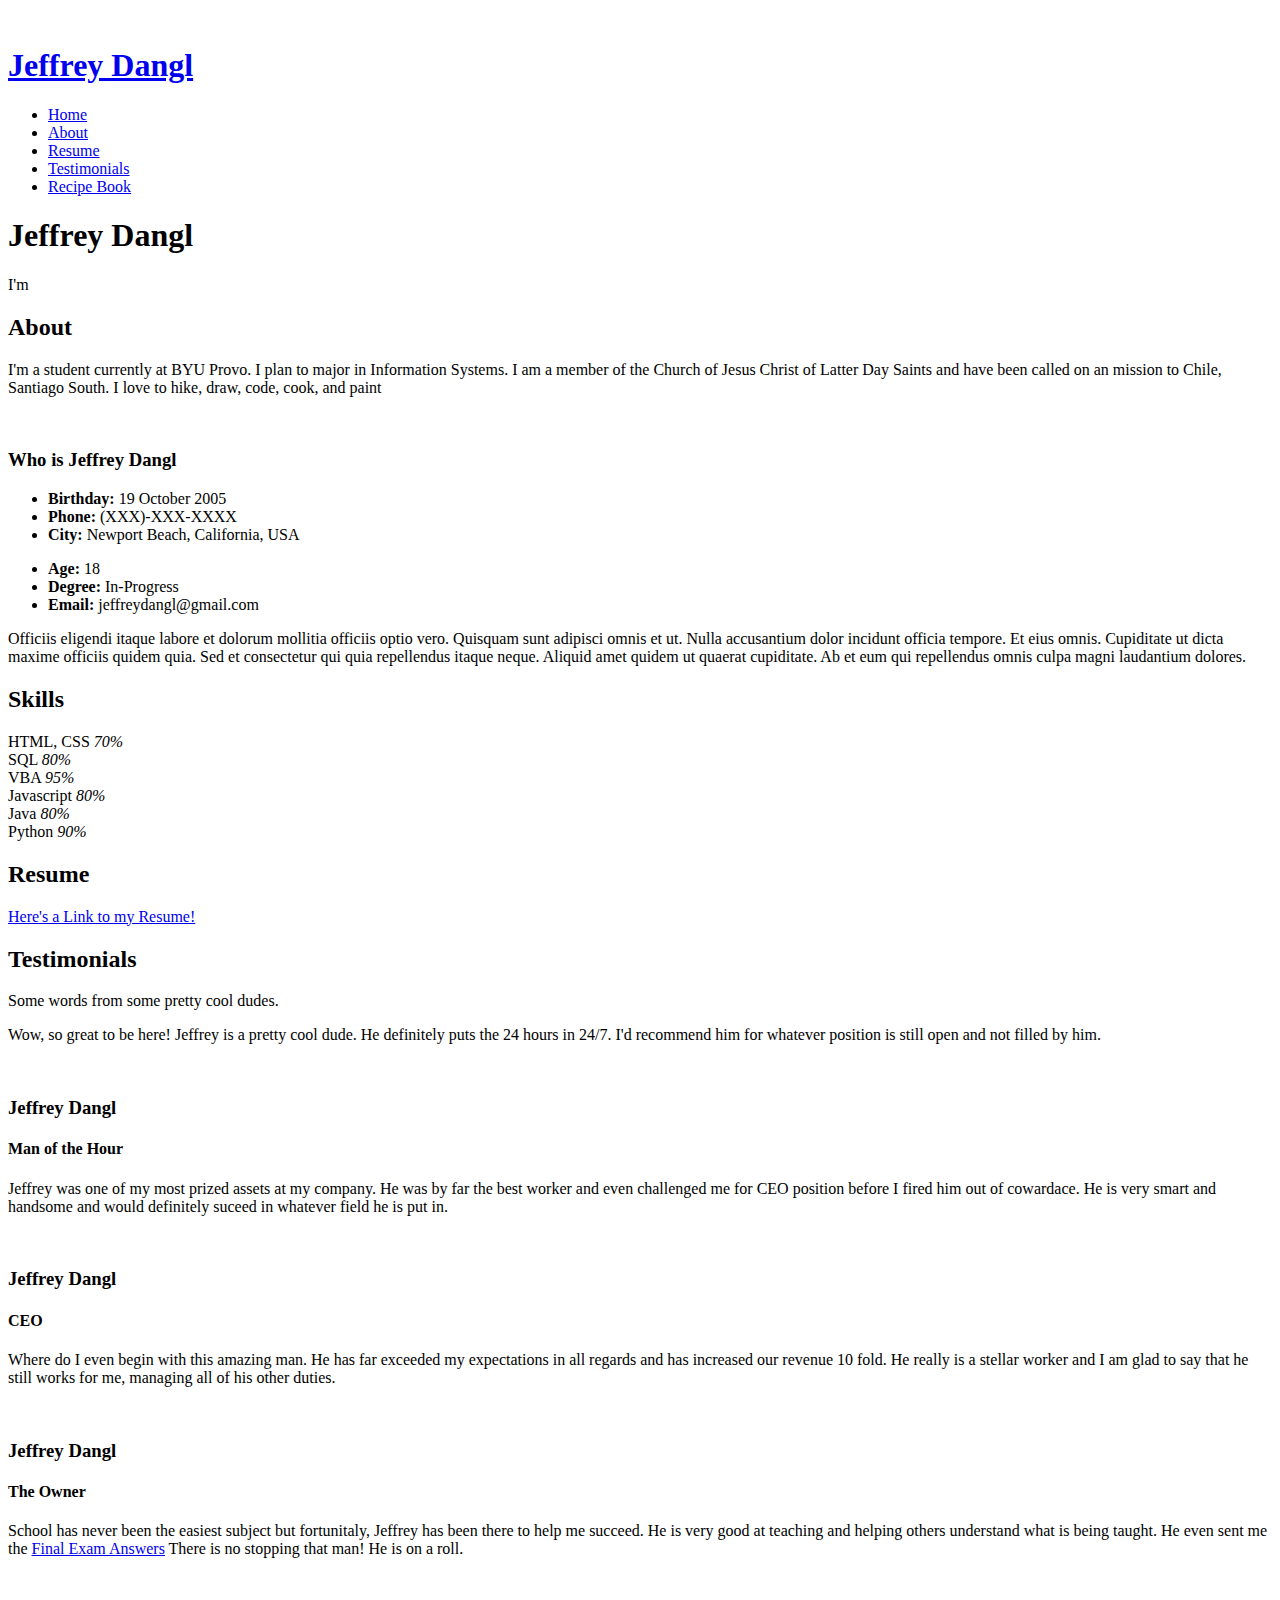
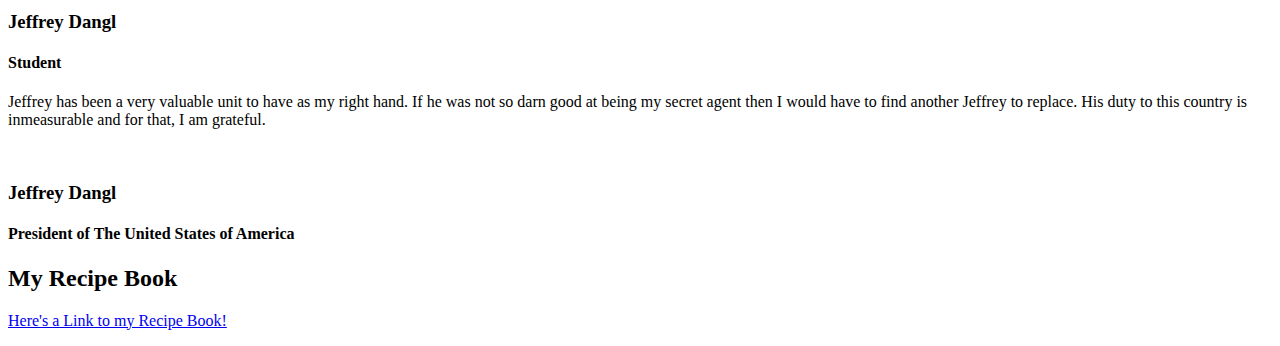
==== index.html @ a9cf3d99 "Add files via upload" ====
<!DOCTYPE html>
<html lang="en">

<head>
  <meta charset="utf-8">
  <meta content="width=device-width, initial-scale=1.0" name="viewport">

  <title>Dangl.net</title>
  <meta content="" name="description">
  <meta content="" name="keywords">

  <!-- Favicons -->
  <link href="assets/img/favicon.png" rel="icon">
  <link href="assets/img/apple-touch-icon.png" rel="apple-touch-icon">

  <!-- Google Fonts -->
  <link href="https://fonts.googleapis.com/css?family=Open+Sans:300,300i,400,400i,600,600i,700,700i|Raleway:300,300i,400,400i,500,500i,600,600i,700,700i|Poppins:300,300i,400,400i,500,500i,600,600i,700,700i" rel="stylesheet">

  <!-- Vendor CSS Files -->
  <link href="assets/vendor/aos/aos.css" rel="stylesheet">
  <link href="assets/vendor/bootstrap/css/bootstrap.min.css" rel="stylesheet">
  <link href="assets/vendor/bootstrap-icons/bootstrap-icons.css" rel="stylesheet">
  <link href="assets/vendor/boxicons/css/boxicons.min.css" rel="stylesheet">
  <link href="assets/vendor/glightbox/css/glightbox.min.css" rel="stylesheet">
  <link href="assets/vendor/swiper/swiper-bundle.min.css" rel="stylesheet">

  <!-- Template Main CSS File -->
  <link href="assets/css/style.css" rel="stylesheet">

  <!-- =======================================================
  * Template Name: iPortfolio
  * Template URL: https://bootstrapmade.com/iportfolio-bootstrap-portfolio-websites-template/
  * Updated: Mar 17 2024 with Bootstrap v5.3.3
  * Author: BootstrapMade.com
  * License: https://bootstrapmade.com/license/
  ======================================================== -->
</head>

<body>

  <!-- ======= Mobile nav toggle button ======= -->
  <i class="bi bi-list mobile-nav-toggle d-xl-none"></i>

  <!-- ======= Header ======= -->
  <header id="header">
    <div class="d-flex flex-column">

      <div class="profile">
        <img src="assets/img/profile-img.jpg" alt="" class="img-fluid rounded-circle">
        <h1 class="text-light"><a href="index.html">Jeffrey Dangl</a></h1>
        <div class="social-links mt-3 text-center">
          <a href="https://www.instagram.com/jrdangl?igsh=MTh5cHdnOHp5a3Bwaw%3D%3D&utm_source=qr" class="instagram" target="_blank"><i class="bx bxl-instagram"></i></a>
          <a href="https://www.linkedin.com/in/jeffrey-dangl-2533382b6/" class="linkedin" target="_blank"><i class="bx bxl-linkedin"></i></a>
        </div>
      </div>

      <nav id="navbar" class="nav-menu navbar">
        <ul>
          <li><a href="#hero" class="nav-link scrollto active"><i class="bx bx-home"></i> <span>Home</span></a></li>
          <li><a href="#about" class="nav-link scrollto"><i class="bx bx-user"></i> <span>About</span></a></li>
          <li><a href="#resume" class="nav-link scrollto"><i class="bx bx-file-blank"></i> <span>Resume</span></a></li>
          <li><a href="#testimonials" class="nav-link scrollto"><i class="bx bx-server"></i> <span>Testimonials</span></a></li>
          <li><a href="#cookBook" class="nav-link scrollto"><i class="bx bx-book-content"></i> <span>Recipe Book</span></a></li>

          <!-- <li><a href="#contact" class="nav-link scrollto"><i class="bx bx-envelope"></i> <span>Contact</span></a></li> -->
        </ul>
      </nav><!-- .nav-menu -->
    </div>
  </header><!-- End Header -->

  <!-- ======= Hero Section ======= -->
  <section id="hero" class="d-flex flex-column justify-content-center align-items-center">
    <div class="hero-container" data-aos="fade-in">
      <h1>Jeffrey Dangl</h1>
      <p>I'm <span class="typed" data-typed-items="Creative, Passionate, Ambitious, Confident, Dependable, Adaptable, Flexible, Energetic, Loyal, Personable"></span></p>
    </div>
  </section><!-- End Hero -->

  <main id="main">

    <!-- ======= About Section ======= -->
    <section id="about" class="about">
      <div class="container">

        <div class="section-title">
          <h2>About</h2>
          <p>I'm a student currently at BYU Provo. I plan to major in Information Systems. I am a member of the Church of Jesus Christ of Latter Day Saints and have been called on an mission to Chile, Santiago South. I love to hike, draw, code, cook, and paint</p>
        </div>

        <div class="row">
          <div class="col-lg-4" data-aos="fade-right">
            <img src="assets/img/profile-img.jpg" class="img-fluid" alt="">
          </div>
          <div class="col-lg-8 pt-4 pt-lg-0 content" data-aos="fade-left">
            <h3>Who is Jeffrey Dangl</h3>
            <!-- <p class="fst-italic">
              Lorem ipsum dolor sit amet, consectetur adipiscing elit, sed do eiusmod tempor incididunt ut labore et dolore
              magna aliqua.
            </p> -->
            <div class="row">
              <div class="col-lg-6">
                <ul>
                  <li><i class="bi bi-chevron-right"></i> <strong>Birthday:</strong> <span>19 October 2005</span></li>
                  <li><i class="bi bi-chevron-right"></i> <strong>Phone:</strong> <span>(XXX)-XXX-XXXX</span></li>
                  <li><i class="bi bi-chevron-right"></i> <strong>City:</strong> <span>Newport Beach, California, USA</span></li>
                </ul>
              </div>
              <div class="col-lg-6">
                <ul>
                  <li><i class="bi bi-chevron-right"></i> <strong>Age:</strong> <span>18</span></li>
                  <li><i class="bi bi-chevron-right"></i> <strong>Degree:</strong> <span>In-Progress</span></li>
                  <li><i class="bi bi-chevron-right"></i> <strong>Email:</strong> <span>jeffreydangl@gmail.com</span></li>
                </ul>
              </div>
            </div>
            <p>
              Officiis eligendi itaque labore et dolorum mollitia officiis optio vero. Quisquam sunt adipisci omnis et ut. Nulla accusantium dolor incidunt officia tempore. Et eius omnis.
              Cupiditate ut dicta maxime officiis quidem quia. Sed et consectetur qui quia repellendus itaque neque. Aliquid amet quidem ut quaerat cupiditate. Ab et eum qui repellendus omnis culpa magni laudantium dolores.
            </p>
          </div>
        </div>

      </div>
    </section><!-- End About Section -->

    <!-- ======= Facts Section ======= -->
    <!-- <section id="facts" class="facts">
      <div class="container">

        <div class="section-title">
          <h2>Facts</h2>
          <p>Magnam dolores commodi suscipit. Necessitatibus eius consequatur ex aliquid fuga eum quidem. Sit sint consectetur velit. Quisquam quos quisquam cupiditate. Et nemo qui impedit suscipit alias ea. Quia fugiat sit in iste officiis commodi quidem hic quas.</p>
        </div>

        <div class="row no-gutters">

          <div class="col-lg-3 col-md-6 d-md-flex align-items-md-stretch" data-aos="fade-up">
            <div class="count-box">
              <i class="bi bi-emoji-smile"></i>
              <span data-purecounter-start="0" data-purecounter-end="232" data-purecounter-duration="1" class="purecounter"></span>
              <p><strong>Happy Clients</strong> consequuntur quae</p>
            </div>
          </div>

          <div class="col-lg-3 col-md-6 d-md-flex align-items-md-stretch" data-aos="fade-up" data-aos-delay="100">
            <div class="count-box">
              <i class="bi bi-journal-richtext"></i>
              <span data-purecounter-start="0" data-purecounter-end="521" data-purecounter-duration="1" class="purecounter"></span>
              <p><strong>Projects</strong> adipisci atque cum quia aut</p>
            </div>
          </div>

          <div class="col-lg-3 col-md-6 d-md-flex align-items-md-stretch" data-aos="fade-up" data-aos-delay="200">
            <div class="count-box">
              <i class="bi bi-headset"></i>
              <span data-purecounter-start="0" data-purecounter-end="1453" data-purecounter-duration="1" class="purecounter"></span>
              <p><strong>Hours Of Support</strong> aut commodi quaerat</p>
            </div>
          </div>

          <div class="col-lg-3 col-md-6 d-md-flex align-items-md-stretch" data-aos="fade-up" data-aos-delay="300">
            <div class="count-box">
              <i class="bi bi-people"></i>
              <span data-purecounter-start="0" data-purecounter-end="32" data-purecounter-duration="1" class="purecounter"></span>
              <p><strong>Hard Workers</strong> rerum asperiores dolor</p>
            </div>
          </div>

        </div>

      </div>
    </section>End Facts Section -->

    <!-- ======= Skills Section ======= -->
    <section id="skills" class="skills section-bg">
      <div class="container">

        <div class="section-title">
          <h2>Skills</h2>
          <!-- <p></p> -->
        </div>

        <div class="row skills-content">

          <div class="col-lg-6" data-aos="fade-up">

            <div class="progress">
              <span class="skill">HTML, CSS <i class="val">70%</i></span>
              <div class="progress-bar-wrap">
                <div class="progress-bar" role="progressbar" aria-valuenow="70" aria-valuemin="0" aria-valuemax="100"></div>
              </div>
            </div>

            <div class="progress">
              <span class="skill">SQL <i class="val">80%</i></span>
              <div class="progress-bar-wrap">
                <div class="progress-bar" role="progressbar" aria-valuenow="80" aria-valuemin="0" aria-valuemax="100"></div>
              </div>
            </div>

            <div class="progress">
              <span class="skill">VBA <i class="val">95%</i></span>
              <div class="progress-bar-wrap">
                <div class="progress-bar" role="progressbar" aria-valuenow="95" aria-valuemin="0" aria-valuemax="100"></div>
              </div>
            </div>

          </div>

          <div class="col-lg-6" data-aos="fade-up" data-aos-delay="100">

            <div class="progress">
              <span class="skill">Javascript <i class="val">80%</i></span>
              <div class="progress-bar-wrap">
                <div class="progress-bar" role="progressbar" aria-valuenow="80" aria-valuemin="0" aria-valuemax="100"></div>
              </div>
            </div>

            <div class="progress">
              <span class="skill">Java <i class="val">80%</i></span>
              <div class="progress-bar-wrap">
                <div class="progress-bar" role="progressbar" aria-valuenow="80" aria-valuemin="0" aria-valuemax="100"></div>
              </div>
            </div>

            <div class="progress">
              <span class="skill">Python <i class="val">90%</i></span>
              <div class="progress-bar-wrap">
                <div class="progress-bar" role="progressbar" aria-valuenow="90" aria-valuemin="0" aria-valuemax="100"></div>
              </div>
            </div>

          </div>

        </div>

      </div>
    </section><!-- End Skills Section -->

    <!-- ======= Resume Section ======= -->
    <section id="resume" class="resume">
      <div class="container">

        <div class="section-title">
          <h2>Resume</h2>
          <p><a href="webProj/html/resume.html" alt="Resume Link">Here's a Link to my Resume!</a></p>
        </div>
<!--         
        <div class="row">
          <div class="col-lg-6" data-aos="fade-up">
            <h3 class="resume-title">Sumary</h3>
            <div class="resume-item pb-0">
              <h4>Alex Smith</h4>
              <p><em>Innovative and deadline-driven Graphic Designer with 3+ years of experience designing and developing user-centered digital/print marketing material from initial concept to final, polished deliverable.</em></p>
              <ul>
                <li>Portland par 127,Orlando, FL</li>
                <li>(123) 456-7891</li>
                <li>alice.barkley@example.com</li>
              </ul>
            </div>

            <h3 class="resume-title">Education</h3>
            <div class="resume-item">
              <h4>Master of Fine Arts &amp; Graphic Design</h4>
              <h5>2015 - 2016</h5>
              <p><em>Rochester Institute of Technology, Rochester, NY</em></p>
              <p>Qui deserunt veniam. Et sed aliquam labore tempore sed quisquam iusto autem sit. Ea vero voluptatum qui ut dignissimos deleniti nerada porti sand markend</p>
            </div>
            <div class="resume-item">
              <h4>Bachelor of Fine Arts &amp; Graphic Design</h4>
              <h5>2010 - 2014</h5>
              <p><em>Rochester Institute of Technology, Rochester, NY</em></p>
              <p>Quia nobis sequi est occaecati aut. Repudiandae et iusto quae reiciendis et quis Eius vel ratione eius unde vitae rerum voluptates asperiores voluptatem Earum molestiae consequatur neque etlon sader mart dila</p>
            </div>
          </div>
          <div class="col-lg-6" data-aos="fade-up" data-aos-delay="100">
            <h3 class="resume-title">Professional Experience</h3>
            <div class="resume-item">
              <h4>Senior graphic design specialist</h4>
              <h5>2019 - Present</h5>
              <p><em>Experion, New York, NY </em></p>
              <ul>
                <li>Lead in the design, development, and implementation of the graphic, layout, and production communication materials</li>
                <li>Delegate tasks to the 7 members of the design team and provide counsel on all aspects of the project. </li>
                <li>Supervise the assessment of all graphic materials in order to ensure quality and accuracy of the design</li>
                <li>Oversee the efficient use of production project budgets ranging from $2,000 - $25,000</li>
              </ul>
            </div>
            <div class="resume-item">
              <h4>Graphic design specialist</h4>
              <h5>2017 - 2018</h5>
              <p><em>Stepping Stone Advertising, New York, NY</em></p>
              <ul>
                <li>Developed numerous marketing programs (logos, brochures,infographics, presentations, and advertisements).</li>
                <li>Managed up to 5 projects or tasks at a given time while under pressure</li>
                <li>Recommended and consulted with clients on the most appropriate graphic design</li>
                <li>Created 4+ design presentations and proposals a month for clients and account managers</li>
              </ul> 
            </div>
          </div>
        </div> -->

      </div>
    </section-->
    

    <!-- ======= Portfolio Section ======= -->
    <!-- <section id="portfolio" class="portfolio section-bg">
      <div class="container">

        <div class="section-title">
          <h2>Hobbies</h2>
          <p>Some of my hobbies include hiking, culinary, and working out.</p>
        </div> -->

        <!-- <div class="row" data-aos="fade-up">
          <div class="col-lg-12 d-flex justify-content-center">
            <ul id="portfolio-flters">
              <li data-filter="*" class="filter-active">All</li>
              <li data-filter=".filter-app">App</li>
              <li data-filter=".filter-card">Card</li>
              <li data-filter=".filter-web">Web</li>
            </ul>
          </div>
        </div> -->

        <!-- <div class="row portfolio-container" data-aos="fade-up" data-aos-delay="100">

          <div class="col-lg-4 col-md-6 portfolio-item filter-app">
            <div class="portfolio-wrap">
              <img src="assets/img/portfolio/portfolio-1.jpg" class="img-fluid" alt="">
              <div class="portfolio-links">
                <a href="assets/img/portfolio/portfolio-1.jpg" data-gallery="portfolioGallery" class="portfolio-lightbox" title="App 1"><i class="bx bx-plus"></i></a>
                <a href="hiking.html" title="More Details"><i class="bx bx-link"></i></a>
              </div>
            </div>
          </div>

          <div class="col-lg-4 col-md-6 portfolio-item filter-web">
            <div class="portfolio-wrap">
              <img src="assets/img/portfolio/portfolio-2.jpg" class="img-fluid" alt="">
              <div class="portfolio-links">
                <a href="assets/img/portfolio/portfolio-2.jpg" data-gallery="portfolioGallery" class="portfolio-lightbox" title="Web 3"><i class="bx bx-plus"></i></a>
                <a href="culinary.html" title="More Details"><i class="bx bx-link"></i></a>
              </div>
            </div>
          </div>

          <div class="col-lg-4 col-md-6 portfolio-item filter-app">
            <div class="portfolio-wrap">
              <img src="assets/img/portfolio/portfolio-3.jpg" class="img-fluid" alt="">
              <div class="portfolio-links">
                <a href="assets/img/portfolio/portfolio-3.jpg" data-gallery="portfolioGallery" class="portfolio-lightbox" title="App 2"><i class="bx bx-plus"></i></a>
                <a href="portfolio-details.html" title="More Details"><i class="bx bx-link"></i></a>
              </div>
            </div>
          </div> -->

          <!-- <div class="col-lg-4 col-md-6 portfolio-item filter-card">
            <div class="portfolio-wrap">
              <img src="assets/img/portfolio/portfolio-4.jpg" class="img-fluid" alt="">
              <div class="portfolio-links">
                <a href="assets/img/portfolio/portfolio-4.jpg" data-gallery="portfolioGallery" class="portfolio-lightbox" title="Card 2"><i class="bx bx-plus"></i></a>
                <a href="portfolio-details.html" title="More Details"><i class="bx bx-link"></i></a>
              </div>
            </div>
          </div>

          <div class="col-lg-4 col-md-6 portfolio-item filter-web">
            <div class="portfolio-wrap">
              <img src="assets/img/portfolio/portfolio-5.jpg" class="img-fluid" alt="">
              <div class="portfolio-links">
                <a href="assets/img/portfolio/portfolio-5.jpg" data-gallery="portfolioGallery" class="portfolio-lightbox" title="Web 2"><i class="bx bx-plus"></i></a>
                <a href="portfolio-details.html" title="More Details"><i class="bx bx-link"></i></a>
              </div>
            </div>
          </div>

          <div class="col-lg-4 col-md-6 portfolio-item filter-app">
            <div class="portfolio-wrap">
              <img src="assets/img/portfolio/portfolio-6.jpg" class="img-fluid" alt="">
              <div class="portfolio-links">
                <a href="assets/img/portfolio/portfolio-6.jpg" data-gallery="portfolioGallery" class="portfolio-lightbox" title="App 3"><i class="bx bx-plus"></i></a>
                <a href="portfolio-details.html" title="More Details"><i class="bx bx-link"></i></a>
              </div>
            </div>
          </div>

          <div class="col-lg-4 col-md-6 portfolio-item filter-card">
            <div class="portfolio-wrap">
              <img src="assets/img/portfolio/portfolio-7.jpg" class="img-fluid" alt="">
              <div class="portfolio-links">
                <a href="assets/img/portfolio/portfolio-7.jpg" data-gallery="portfolioGallery" class="portfolio-lightbox" title="Card 1"><i class="bx bx-plus"></i></a>
                <a href="portfolio-details.html" title="More Details"><i class="bx bx-link"></i></a>
              </div>
            </div>
          </div>

          <div class="col-lg-4 col-md-6 portfolio-item filter-card">
            <div class="portfolio-wrap">
              <img src="assets/img/portfolio/portfolio-8.jpg" class="img-fluid" alt="">
              <div class="portfolio-links">
                <a href="assets/img/portfolio/portfolio-8.jpg" data-gallery="portfolioGallery" class="portfolio-lightbox" title="Card 3"><i class="bx bx-plus"></i></a>
                <a href="portfolio-details.html" title="More Details"><i class="bx bx-link"></i></a>
              </div>
            </div>
          </div>

          <div class="col-lg-4 col-md-6 portfolio-item filter-web">
            <div class="portfolio-wrap">
              <img src="assets/img/portfolio/portfolio-9.jpg" class="img-fluid" alt="">
              <div class="portfolio-links">
                <a href="assets/img/portfolio/portfolio-9.jpg" data-gallery="portfolioGallery" class="portfolio-lightbox" title="Web 3"><i class="bx bx-plus"></i></a>
                <a href="portfolio-details.html" title="More Details"><i class="bx bx-link"></i></a>
              </div>
            </div>
          </div> -->
<!-- 
        </div>

      </div> 
    </section>End Portfolio Section -->

    <!-- ======= Services Section ======= -->
    <!-- <section id="services" class="services">
      <div class="container">

        <div class="section-title">
          <h2>Services</h2>
          <p>Magnam dolores commodi suscipit. Necessitatibus eius consequatur ex aliquid fuga eum quidem. Sit sint consectetur velit. Quisquam quos quisquam cupiditate. Et nemo qui impedit suscipit alias ea. Quia fugiat sit in iste officiis commodi quidem hic quas.</p>
        </div>

        <div class="row">
          <div class="col-lg-4 col-md-6 icon-box" data-aos="fade-up">
            <div class="icon"><i class="bi bi-briefcase"></i></div>
            <h4 class="title"><a href="">Lorem Ipsum</a></h4>
            <p class="description">Voluptatum deleniti atque corrupti quos dolores et quas molestias excepturi sint occaecati cupiditate non provident</p>
          </div>
          <div class="col-lg-4 col-md-6 icon-box" data-aos="fade-up" data-aos-delay="100">
            <div class="icon"><i class="bi bi-card-checklist"></i></div>
            <h4 class="title"><a href="">Dolor Sitema</a></h4>
            <p class="description">Minim veniam, quis nostrud exercitation ullamco laboris nisi ut aliquip ex ea commodo consequat tarad limino ata</p>
          </div>
          <div class="col-lg-4 col-md-6 icon-box" data-aos="fade-up" data-aos-delay="200">
            <div class="icon"><i class="bi bi-bar-chart"></i></div>
            <h4 class="title"><a href="">Sed ut perspiciatis</a></h4>
            <p class="description">Duis aute irure dolor in reprehenderit in voluptate velit esse cillum dolore eu fugiat nulla pariatur</p>
          </div>
          <div class="col-lg-4 col-md-6 icon-box" data-aos="fade-up" data-aos-delay="300">
            <div class="icon"><i class="bi bi-binoculars"></i></div>
            <h4 class="title"><a href="">Magni Dolores</a></h4>
            <p class="description">Excepteur sint occaecat cupidatat non proident, sunt in culpa qui officia deserunt mollit anim id est laborum</p>
          </div>
          <div class="col-lg-4 col-md-6 icon-box" data-aos="fade-up" data-aos-delay="400">
            <div class="icon"><i class="bi bi-brightness-high"></i></div>
            <h4 class="title"><a href="">Nemo Enim</a></h4>
            <p class="description">At vero eos et accusamus et iusto odio dignissimos ducimus qui blanditiis praesentium voluptatum deleniti atque</p>
          </div>
          <div class="col-lg-4 col-md-6 icon-box" data-aos="fade-up" data-aos-delay="500">
            <div class="icon"><i class="bi bi-calendar4-week"></i></div>
            <h4 class="title"><a href="">Eiusmod Tempor</a></h4>
            <p class="description">Et harum quidem rerum facilis est et expedita distinctio. Nam libero tempore, cum soluta nobis est eligendi</p>
          </div>
        </div>

      </div> -->
    <!--</section> End Services Section -->

    <!-- ======= Testimonials Section ======= -->
    <section id="testimonials" class="testimonials section-bg">
      <div class="container">

        <div class="section-title">
          <h2>Testimonials</h2>
          <p>Some words from some pretty cool dudes.</p>
        </div>

        <div class="testimonials-slider swiper" data-aos="fade-up" data-aos-delay="100">
          <div class="swiper-wrapper">

            <div class="swiper-slide">
              <div class="testimonial-item" data-aos="fade-up">
                <p>
                  <i class="bx bxs-quote-alt-left quote-icon-left"></i>
                  Wow, so great to be here! Jeffrey is a pretty cool dude. He definitely puts the 24 hours in 24/7. I'd recommend him for whatever position is still open and not filled by him.
                  <i class="bx bxs-quote-alt-right quote-icon-right"></i>
                </p>
                <img src="assets/img/testimonials/testimonials-1.jpg" class="testimonial-img" alt="">
                <h3>Jeffrey Dangl</h3>
                <h4>Man of the Hour</h4>
              </div>
            </div><!-- End testimonial item -->

            <div class="swiper-slide">
              <div class="testimonial-item" data-aos="fade-up" data-aos-delay="100">
                <p>
                  <i class="bx bxs-quote-alt-left quote-icon-left"></i>
                  Jeffrey was one of my most prized assets at my company. He was by far the best worker and even challenged me for CEO position before I fired him out of cowardace. He is very smart and handsome and would definitely suceed in whatever field he is put in.
                  <i class="bx bxs-quote-alt-right quote-icon-right"></i>
                </p>
                <img src="assets/img/testimonials/testimonials-2.jpeg" class="testimonial-img" alt="">
                <h3>Jeffrey Dangl</h3>
                <h4>CEO</h4>
              </div>
            </div><!-- End testimonial item -->

            <div class="swiper-slide">
              <div class="testimonial-item" data-aos="fade-up" data-aos-delay="200">
                <p>
                  <i class="bx bxs-quote-alt-left quote-icon-left"></i>
                  Where do I even begin with this amazing man. He has far exceeded my expectations in all regards and has increased our revenue 10 fold. He really is a stellar worker and I am glad to say that he still works for me, managing all of his other duties.
                  <i class="bx bxs-quote-alt-right quote-icon-right"></i>
                </p>
                <img src="assets/img/testimonials/testimonials-3.jpeg" class="testimonial-img" alt="">
                <h3>Jeffrey Dangl</h3>
                <h4>The Owner</h4>
              </div>
            </div><!-- End testimonial item -->

            <div class="swiper-slide">
              <div class="testimonial-item" data-aos="fade-up" data-aos-delay="300">
                <p>
                  <i class="bx bxs-quote-alt-left quote-icon-left"></i>
                  School has never been the easiest subject but fortunitaly, Jeffrey has been there to help me succeed. He is very good at teaching and helping others understand what is being taught. He even sent me the <a href="webProj/html/final.html">Final Exam Answers</a> There is no stopping that man! He is on a roll.
                  <i class="bx bxs-quote-alt-right quote-icon-right"></i>
                </p>
                <img src="assets/img/testimonials/testimonials-4.jpeg" class="testimonial-img" alt="">
                <h3>Jeffrey Dangl</h3>
                <h4>Student</h4>
              </div>
            </div><!-- End testimonial item -->

            <div class="swiper-slide">
              <div class="testimonial-item" data-aos="fade-up" data-aos-delay="400">
                <p>
                  <i class="bx bxs-quote-alt-left quote-icon-left"></i>
                  Jeffrey has been a very valuable unit to have as my right hand. If he was not so darn good at being my secret agent then I would have to find another Jeffrey to replace. His duty to this country is inmeasurable and for that, I am grateful.
                  <i class="bx bxs-quote-alt-right quote-icon-right"></i>
                </p>
                <img src="assets/img/testimonials/testimonials-5.jpeg" class="testimonial-img" alt="">
                <h3>Jeffrey Dangl</h3>
                <h4>President of The United States of America</h4>
              </div>
            </div><!-- End testimonial item -->

          </div>
          <div class="swiper-pagination"></div>
        </div>

      </div>
    </section><!-- End Testimonials Section -->
    
    <!-- ======= Recipe Book Section ======= -->
    <section id="cookBook" class="resume">
      <div class="container">

        <div class="section-title">
          <h2>My Recipe Book</h2>
          <p><a href="webProj/html/cookbook.html" alt="Cookbook Link">Here's a Link to my Recipe Book!</a></p>
        </div>

      </div>
    </section-->

<!-- End Recipe Book Section -->
    <!-- ======= Contact Section ======= -->
    <!-- <section id="contact" class="contact">
      <div class="container">

        <div class="section-title">
          <h2>Contact</h2>
          <p>Magnam dolores commodi suscipit. Necessitatibus eius consequatur ex aliquid fuga eum quidem. Sit sint consectetur velit. Quisquam quos quisquam cupiditate. Et nemo qui impedit suscipit alias ea. Quia fugiat sit in iste officiis commodi quidem hic quas.</p>
        </div>

        <div class="row" data-aos="fade-in">

          <div class="col-lg-5 d-flex align-items-stretch">
            <div class="info">
              <div class="address">
                <i class="bi bi-geo-alt"></i>
                <h4>Location:</h4>
                <p>A108 Adam Street, New York, NY 535022</p>
              </div>

              <div class="email">
                <i class="bi bi-envelope"></i>
                <h4>Email:</h4>
                <p>jeffreydangl@gmail.com</p>
              </div>

              <div class="phone">
                <i class="bi bi-phone"></i>
                <h4>Call:</h4>
                <p>+1 5589 55488 55s</p>
              </div>

              <iframe src="https://www.google.com/maps/embed?pb=!1m14!1m8!1m3!1d12097.433213460943!2d-74.0062269!3d40.7101282!3m2!1i1024!2i768!4f13.1!3m3!1m2!1s0x0%3A0xb89d1fe6bc499443!2sDowntown+Conference+Center!5e0!3m2!1smk!2sbg!4v1539943755621" frameborder="0" style="border:0; width: 100%; height: 290px;" allowfullscreen></iframe>
            </div>

          </div>

          <div class="col-lg-7 mt-5 mt-lg-0 d-flex align-items-stretch">
            <form action="forms/contact.php" method="post" role="form" class="php-email-form">
              <div class="row">
                <div class="form-group col-md-6">
                  <label for="name">Your Name</label>
                  <input type="text" name="name" class="form-control" id="name" required>
                </div>
                <div class="form-group col-md-6">
                  <label for="name">Your Email</label>
                  <input type="email" class="form-control" name="email" id="email" required>
                </div>
              </div>
              <div class="form-group">
                <label for="name">Subject</label>
                <input type="text" class="form-control" name="subject" id="subject" required>
              </div>
              <div class="form-group">
                <label for="name">Message</label>
                <textarea class="form-control" name="message" rows="10" required></textarea>
              </div>
              <div class="my-3">
                <div class="loading">Loading</div>
                <div class="error-message"></div>
                <div class="sent-message">Your message has been sent. Thank you!</div>
              </div>
              <div class="text-center"><button type="submit">Send Message</button></div>
            </form>
          </div>

        </div>

      </div>
    </section>End Contact Section -->

  </main><!-- End #main -->

  <!-- ======= Footer ======= -->
  <footer id="footer">
    <div class="container">
      <!-- <div class="copyright">
        &copy; Copyright <strong><span>iPortfolio</span></strong>
      </div> -->
      <div class="credits">
        <!-- All the links in the footer should remain intact. -->
        <!-- You can delete the links only if you purchased the pro version. -->
        <!-- Licensing information: https://bootstrapmade.com/license/ -->
        <!-- Purchase the pro version with working PHP/AJAX contact form: https://bootstrapmade.com/iportfolio-bootstrap-portfolio-websites-template/ -->
        <!-- Designed by <a href="https://bootstrapmade.com/">BootstrapMade</a> -->
      </div>
    </div>
  </footer><!-- End  Footer -->

  <a href="#" class="back-to-top d-flex align-items-center justify-content-center"><i class="bi bi-arrow-up-short"></i></a>

  <!-- Vendor JS Files -->
  <script src="assets/vendor/purecounter/purecounter_vanilla.js"></script>
  <script src="assets/vendor/aos/aos.js"></script>
  <script src="assets/vendor/bootstrap/js/bootstrap.bundle.min.js"></script>
  <script src="assets/vendor/glightbox/js/glightbox.min.js"></script>
  <script src="assets/vendor/isotope-layout/isotope.pkgd.min.js"></script>
  <script src="assets/vendor/swiper/swiper-bundle.min.js"></script>
  <script src="assets/vendor/typed.js/typed.umd.js"></script>
  <script src="assets/vendor/waypoints/noframework.waypoints.js"></script>
  <script src="assets/vendor/php-email-form/validate.js"></script>

  <!-- Template Main JS File -->
  <script src="assets/js/main.js"></script>

</body>

</html>
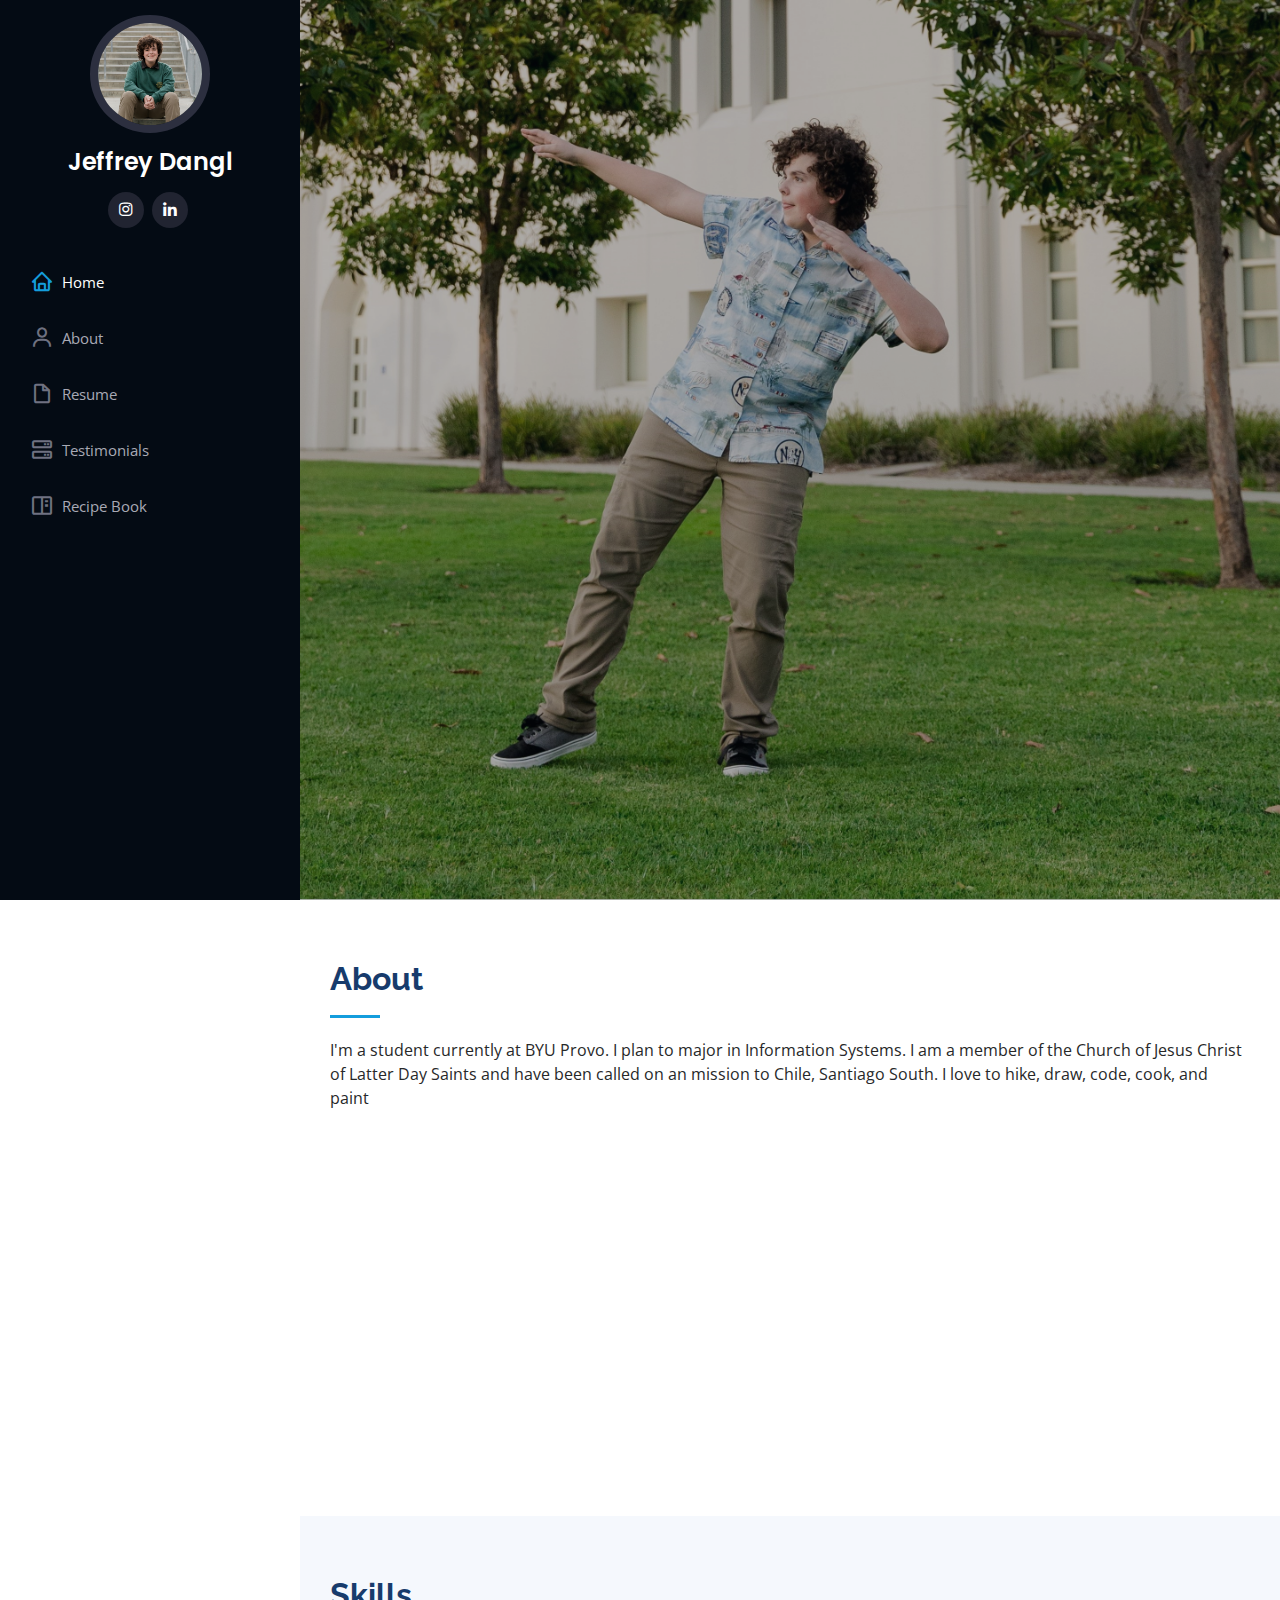
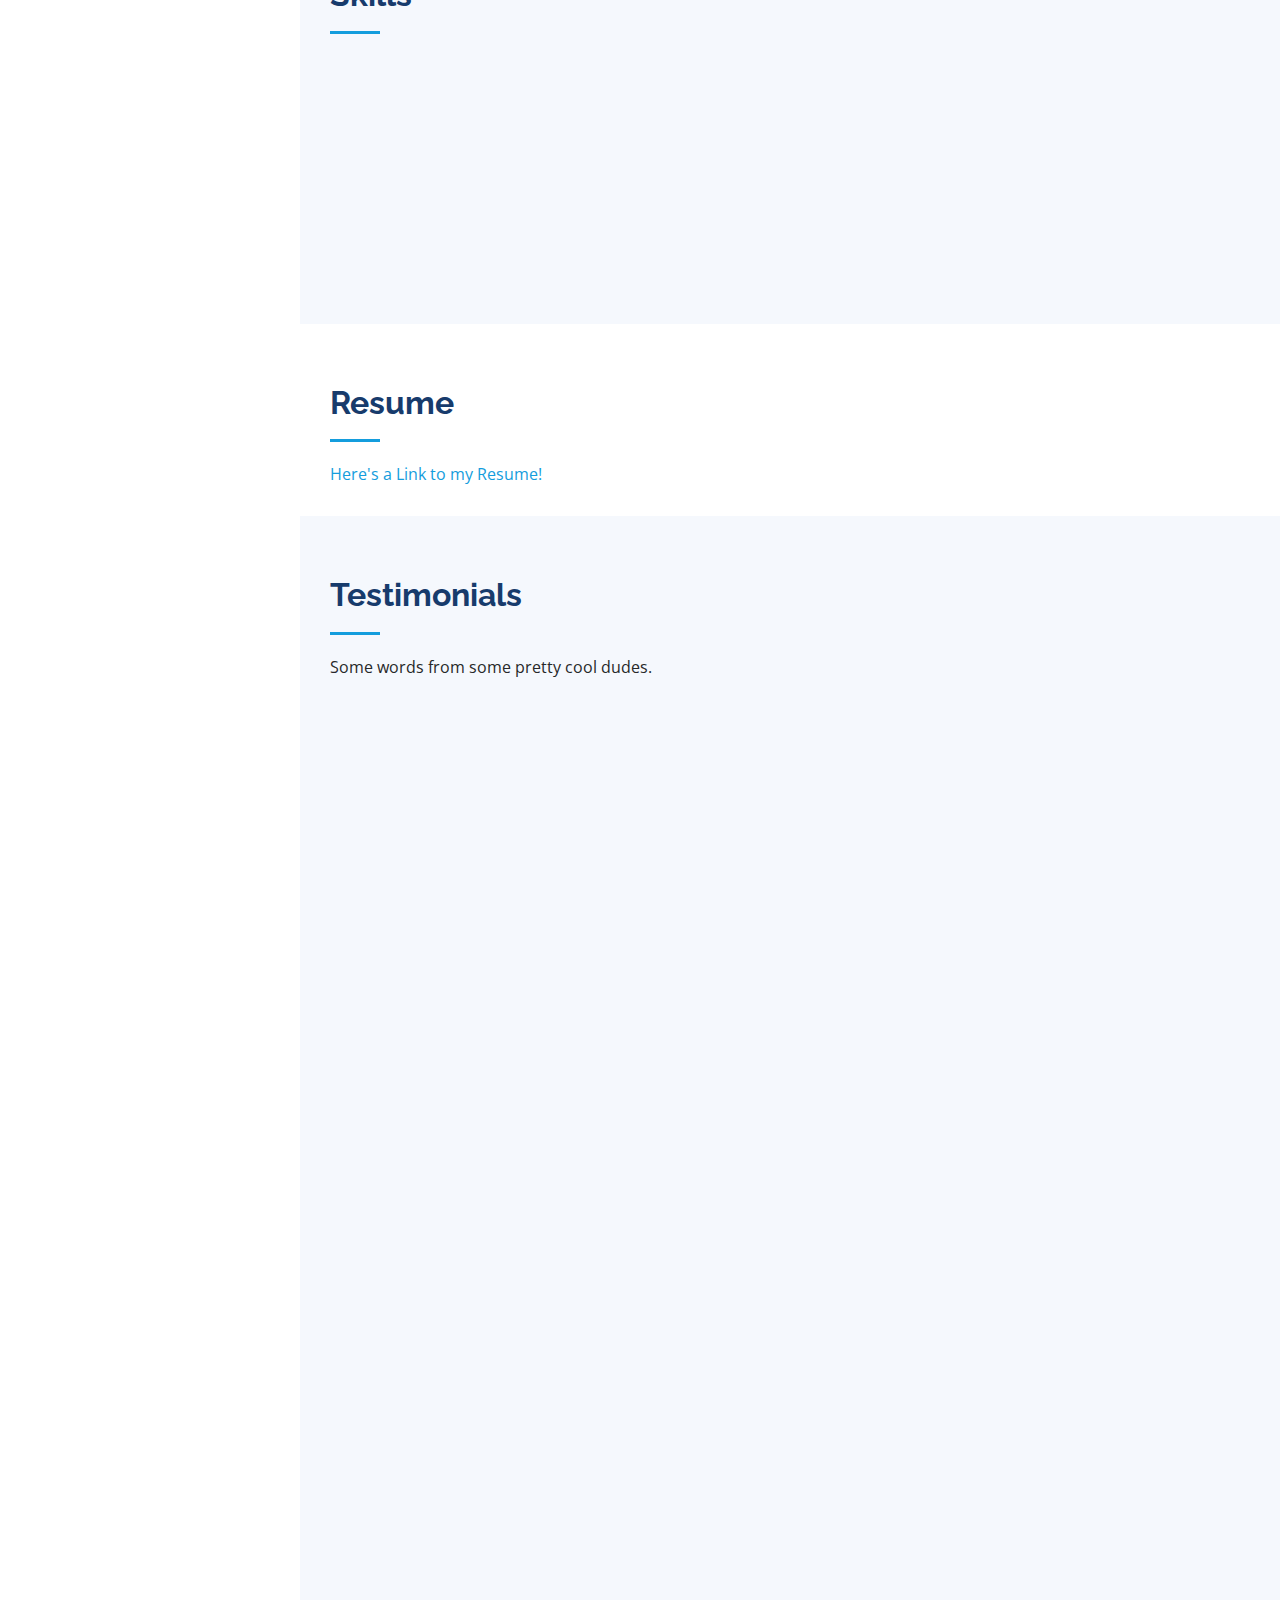
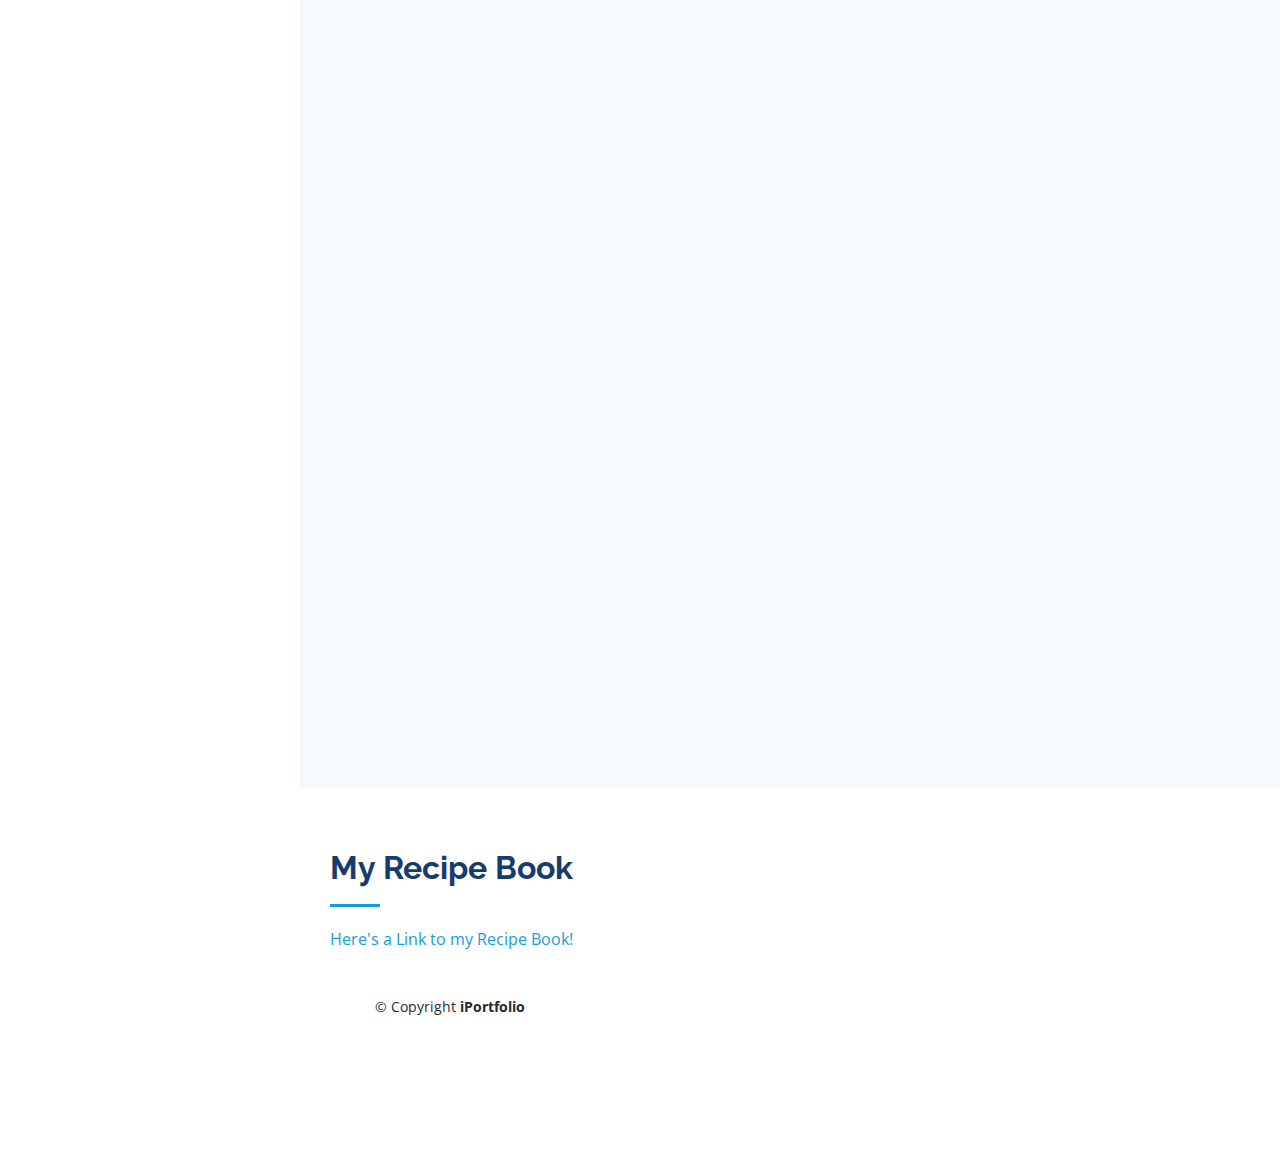
==== commit fc67a87e: "Add files via upload" ====
--- a/index.html
+++ b/index.html
@@ -121,56 +121,8 @@
         </div>
 
       </div>
-    </section><!-- End About Section -->
-
-    <!-- ======= Facts Section ======= -->
-    <!-- <section id="facts" class="facts">
-      <div class="container">
-
-        <div class="section-title">
-          <h2>Facts</h2>
-          <p>Magnam dolores commodi suscipit. Necessitatibus eius consequatur ex aliquid fuga eum quidem. Sit sint consectetur velit. Quisquam quos quisquam cupiditate. Et nemo qui impedit suscipit alias ea. Quia fugiat sit in iste officiis commodi quidem hic quas.</p>
-        </div>
-
-        <div class="row no-gutters">
-
-          <div class="col-lg-3 col-md-6 d-md-flex align-items-md-stretch" data-aos="fade-up">
-            <div class="count-box">
-              <i class="bi bi-emoji-smile"></i>
-              <span data-purecounter-start="0" data-purecounter-end="232" data-purecounter-duration="1" class="purecounter"></span>
-              <p><strong>Happy Clients</strong> consequuntur quae</p>
-            </div>
-          </div>
-
-          <div class="col-lg-3 col-md-6 d-md-flex align-items-md-stretch" data-aos="fade-up" data-aos-delay="100">
-            <div class="count-box">
-              <i class="bi bi-journal-richtext"></i>
-              <span data-purecounter-start="0" data-purecounter-end="521" data-purecounter-duration="1" class="purecounter"></span>
-              <p><strong>Projects</strong> adipisci atque cum quia aut</p>
-            </div>
-          </div>
-
-          <div class="col-lg-3 col-md-6 d-md-flex align-items-md-stretch" data-aos="fade-up" data-aos-delay="200">
-            <div class="count-box">
-              <i class="bi bi-headset"></i>
-              <span data-purecounter-start="0" data-purecounter-end="1453" data-purecounter-duration="1" class="purecounter"></span>
-              <p><strong>Hours Of Support</strong> aut commodi quaerat</p>
-            </div>
-          </div>
-
-          <div class="col-lg-3 col-md-6 d-md-flex align-items-md-stretch" data-aos="fade-up" data-aos-delay="300">
-            <div class="count-box">
-              <i class="bi bi-people"></i>
-              <span data-purecounter-start="0" data-purecounter-end="32" data-purecounter-duration="1" class="purecounter"></span>
-              <p><strong>Hard Workers</strong> rerum asperiores dolor</p>
-            </div>
-          </div>
-
-        </div>
-
-      </div>
-    </section>End Facts Section -->
-
+    </section>
+    <!-- End About Section -->
     <!-- ======= Skills Section ======= -->
     <section id="skills" class="skills section-bg">
       <div class="container">
@@ -245,226 +197,8 @@
           <h2>Resume</h2>
           <p><a href="webProj/html/resume.html" alt="Resume Link">Here's a Link to my Resume!</a></p>
         </div>
-<!--         
-        <div class="row">
-          <div class="col-lg-6" data-aos="fade-up">
-            <h3 class="resume-title">Sumary</h3>
-            <div class="resume-item pb-0">
-              <h4>Alex Smith</h4>
-              <p><em>Innovative and deadline-driven Graphic Designer with 3+ years of experience designing and developing user-centered digital/print marketing material from initial concept to final, polished deliverable.</em></p>
-              <ul>
-                <li>Portland par 127,Orlando, FL</li>
-                <li>(123) 456-7891</li>
-                <li>alice.barkley@example.com</li>
-              </ul>
-            </div>
-
-            <h3 class="resume-title">Education</h3>
-            <div class="resume-item">
-              <h4>Master of Fine Arts &amp; Graphic Design</h4>
-              <h5>2015 - 2016</h5>
-              <p><em>Rochester Institute of Technology, Rochester, NY</em></p>
-              <p>Qui deserunt veniam. Et sed aliquam labore tempore sed quisquam iusto autem sit. Ea vero voluptatum qui ut dignissimos deleniti nerada porti sand markend</p>
-            </div>
-            <div class="resume-item">
-              <h4>Bachelor of Fine Arts &amp; Graphic Design</h4>
-              <h5>2010 - 2014</h5>
-              <p><em>Rochester Institute of Technology, Rochester, NY</em></p>
-              <p>Quia nobis sequi est occaecati aut. Repudiandae et iusto quae reiciendis et quis Eius vel ratione eius unde vitae rerum voluptates asperiores voluptatem Earum molestiae consequatur neque etlon sader mart dila</p>
-            </div>
-          </div>
-          <div class="col-lg-6" data-aos="fade-up" data-aos-delay="100">
-            <h3 class="resume-title">Professional Experience</h3>
-            <div class="resume-item">
-              <h4>Senior graphic design specialist</h4>
-              <h5>2019 - Present</h5>
-              <p><em>Experion, New York, NY </em></p>
-              <ul>
-                <li>Lead in the design, development, and implementation of the graphic, layout, and production communication materials</li>
-                <li>Delegate tasks to the 7 members of the design team and provide counsel on all aspects of the project. </li>
-                <li>Supervise the assessment of all graphic materials in order to ensure quality and accuracy of the design</li>
-                <li>Oversee the efficient use of production project budgets ranging from $2,000 - $25,000</li>
-              </ul>
-            </div>
-            <div class="resume-item">
-              <h4>Graphic design specialist</h4>
-              <h5>2017 - 2018</h5>
-              <p><em>Stepping Stone Advertising, New York, NY</em></p>
-              <ul>
-                <li>Developed numerous marketing programs (logos, brochures,infographics, presentations, and advertisements).</li>
-                <li>Managed up to 5 projects or tasks at a given time while under pressure</li>
-                <li>Recommended and consulted with clients on the most appropriate graphic design</li>
-                <li>Created 4+ design presentations and proposals a month for clients and account managers</li>
-              </ul> 
-            </div>
-          </div>
-        </div> -->
-
       </div>
     </section-->
-    
-
-    <!-- ======= Portfolio Section ======= -->
-    <!-- <section id="portfolio" class="portfolio section-bg">
-      <div class="container">
-
-        <div class="section-title">
-          <h2>Hobbies</h2>
-          <p>Some of my hobbies include hiking, culinary, and working out.</p>
-        </div> -->
-
-        <!-- <div class="row" data-aos="fade-up">
-          <div class="col-lg-12 d-flex justify-content-center">
-            <ul id="portfolio-flters">
-              <li data-filter="*" class="filter-active">All</li>
-              <li data-filter=".filter-app">App</li>
-              <li data-filter=".filter-card">Card</li>
-              <li data-filter=".filter-web">Web</li>
-            </ul>
-          </div>
-        </div> -->
-
-        <!-- <div class="row portfolio-container" data-aos="fade-up" data-aos-delay="100">
-
-          <div class="col-lg-4 col-md-6 portfolio-item filter-app">
-            <div class="portfolio-wrap">
-              <img src="assets/img/portfolio/portfolio-1.jpg" class="img-fluid" alt="">
-              <div class="portfolio-links">
-                <a href="assets/img/portfolio/portfolio-1.jpg" data-gallery="portfolioGallery" class="portfolio-lightbox" title="App 1"><i class="bx bx-plus"></i></a>
-                <a href="hiking.html" title="More Details"><i class="bx bx-link"></i></a>
-              </div>
-            </div>
-          </div>
-
-          <div class="col-lg-4 col-md-6 portfolio-item filter-web">
-            <div class="portfolio-wrap">
-              <img src="assets/img/portfolio/portfolio-2.jpg" class="img-fluid" alt="">
-              <div class="portfolio-links">
-                <a href="assets/img/portfolio/portfolio-2.jpg" data-gallery="portfolioGallery" class="portfolio-lightbox" title="Web 3"><i class="bx bx-plus"></i></a>
-                <a href="culinary.html" title="More Details"><i class="bx bx-link"></i></a>
-              </div>
-            </div>
-          </div>
-
-          <div class="col-lg-4 col-md-6 portfolio-item filter-app">
-            <div class="portfolio-wrap">
-              <img src="assets/img/portfolio/portfolio-3.jpg" class="img-fluid" alt="">
-              <div class="portfolio-links">
-                <a href="assets/img/portfolio/portfolio-3.jpg" data-gallery="portfolioGallery" class="portfolio-lightbox" title="App 2"><i class="bx bx-plus"></i></a>
-                <a href="portfolio-details.html" title="More Details"><i class="bx bx-link"></i></a>
-              </div>
-            </div>
-          </div> -->
-
-          <!-- <div class="col-lg-4 col-md-6 portfolio-item filter-card">
-            <div class="portfolio-wrap">
-              <img src="assets/img/portfolio/portfolio-4.jpg" class="img-fluid" alt="">
-              <div class="portfolio-links">
-                <a href="assets/img/portfolio/portfolio-4.jpg" data-gallery="portfolioGallery" class="portfolio-lightbox" title="Card 2"><i class="bx bx-plus"></i></a>
-                <a href="portfolio-details.html" title="More Details"><i class="bx bx-link"></i></a>
-              </div>
-            </div>
-          </div>
-
-          <div class="col-lg-4 col-md-6 portfolio-item filter-web">
-            <div class="portfolio-wrap">
-              <img src="assets/img/portfolio/portfolio-5.jpg" class="img-fluid" alt="">
-              <div class="portfolio-links">
-                <a href="assets/img/portfolio/portfolio-5.jpg" data-gallery="portfolioGallery" class="portfolio-lightbox" title="Web 2"><i class="bx bx-plus"></i></a>
-                <a href="portfolio-details.html" title="More Details"><i class="bx bx-link"></i></a>
-              </div>
-            </div>
-          </div>
-
-          <div class="col-lg-4 col-md-6 portfolio-item filter-app">
-            <div class="portfolio-wrap">
-              <img src="assets/img/portfolio/portfolio-6.jpg" class="img-fluid" alt="">
-              <div class="portfolio-links">
-                <a href="assets/img/portfolio/portfolio-6.jpg" data-gallery="portfolioGallery" class="portfolio-lightbox" title="App 3"><i class="bx bx-plus"></i></a>
-                <a href="portfolio-details.html" title="More Details"><i class="bx bx-link"></i></a>
-              </div>
-            </div>
-          </div>
-
-          <div class="col-lg-4 col-md-6 portfolio-item filter-card">
-            <div class="portfolio-wrap">
-              <img src="assets/img/portfolio/portfolio-7.jpg" class="img-fluid" alt="">
-              <div class="portfolio-links">
-                <a href="assets/img/portfolio/portfolio-7.jpg" data-gallery="portfolioGallery" class="portfolio-lightbox" title="Card 1"><i class="bx bx-plus"></i></a>
-                <a href="portfolio-details.html" title="More Details"><i class="bx bx-link"></i></a>
-              </div>
-            </div>
-          </div>
-
-          <div class="col-lg-4 col-md-6 portfolio-item filter-card">
-            <div class="portfolio-wrap">
-              <img src="assets/img/portfolio/portfolio-8.jpg" class="img-fluid" alt="">
-              <div class="portfolio-links">
-                <a href="assets/img/portfolio/portfolio-8.jpg" data-gallery="portfolioGallery" class="portfolio-lightbox" title="Card 3"><i class="bx bx-plus"></i></a>
-                <a href="portfolio-details.html" title="More Details"><i class="bx bx-link"></i></a>
-              </div>
-            </div>
-          </div>
-
-          <div class="col-lg-4 col-md-6 portfolio-item filter-web">
-            <div class="portfolio-wrap">
-              <img src="assets/img/portfolio/portfolio-9.jpg" class="img-fluid" alt="">
-              <div class="portfolio-links">
-                <a href="assets/img/portfolio/portfolio-9.jpg" data-gallery="portfolioGallery" class="portfolio-lightbox" title="Web 3"><i class="bx bx-plus"></i></a>
-                <a href="portfolio-details.html" title="More Details"><i class="bx bx-link"></i></a>
-              </div>
-            </div>
-          </div> -->
-<!-- 
-        </div>
-
-      </div> 
-    </section>End Portfolio Section -->
-
-    <!-- ======= Services Section ======= -->
-    <!-- <section id="services" class="services">
-      <div class="container">
-
-        <div class="section-title">
-          <h2>Services</h2>
-          <p>Magnam dolores commodi suscipit. Necessitatibus eius consequatur ex aliquid fuga eum quidem. Sit sint consectetur velit. Quisquam quos quisquam cupiditate. Et nemo qui impedit suscipit alias ea. Quia fugiat sit in iste officiis commodi quidem hic quas.</p>
-        </div>
-
-        <div class="row">
-          <div class="col-lg-4 col-md-6 icon-box" data-aos="fade-up">
-            <div class="icon"><i class="bi bi-briefcase"></i></div>
-            <h4 class="title"><a href="">Lorem Ipsum</a></h4>
-            <p class="description">Voluptatum deleniti atque corrupti quos dolores et quas molestias excepturi sint occaecati cupiditate non provident</p>
-          </div>
-          <div class="col-lg-4 col-md-6 icon-box" data-aos="fade-up" data-aos-delay="100">
-            <div class="icon"><i class="bi bi-card-checklist"></i></div>
-            <h4 class="title"><a href="">Dolor Sitema</a></h4>
-            <p class="description">Minim veniam, quis nostrud exercitation ullamco laboris nisi ut aliquip ex ea commodo consequat tarad limino ata</p>
-          </div>
-          <div class="col-lg-4 col-md-6 icon-box" data-aos="fade-up" data-aos-delay="200">
-            <div class="icon"><i class="bi bi-bar-chart"></i></div>
-            <h4 class="title"><a href="">Sed ut perspiciatis</a></h4>
-            <p class="description">Duis aute irure dolor in reprehenderit in voluptate velit esse cillum dolore eu fugiat nulla pariatur</p>
-          </div>
-          <div class="col-lg-4 col-md-6 icon-box" data-aos="fade-up" data-aos-delay="300">
-            <div class="icon"><i class="bi bi-binoculars"></i></div>
-            <h4 class="title"><a href="">Magni Dolores</a></h4>
-            <p class="description">Excepteur sint occaecat cupidatat non proident, sunt in culpa qui officia deserunt mollit anim id est laborum</p>
-          </div>
-          <div class="col-lg-4 col-md-6 icon-box" data-aos="fade-up" data-aos-delay="400">
-            <div class="icon"><i class="bi bi-brightness-high"></i></div>
-            <h4 class="title"><a href="">Nemo Enim</a></h4>
-            <p class="description">At vero eos et accusamus et iusto odio dignissimos ducimus qui blanditiis praesentium voluptatum deleniti atque</p>
-          </div>
-          <div class="col-lg-4 col-md-6 icon-box" data-aos="fade-up" data-aos-delay="500">
-            <div class="icon"><i class="bi bi-calendar4-week"></i></div>
-            <h4 class="title"><a href="">Eiusmod Tempor</a></h4>
-            <p class="description">Et harum quidem rerum facilis est et expedita distinctio. Nam libero tempore, cum soluta nobis est eligendi</p>
-          </div>
-        </div>
-
-      </div> -->
-    <!--</section> End Services Section -->
 
     <!-- ======= Testimonials Section ======= -->
     <section id="testimonials" class="testimonials section-bg">
@@ -562,85 +296,12 @@
       </div>
     </section-->
 
-<!-- End Recipe Book Section -->
-    <!-- ======= Contact Section ======= -->
-    <!-- <section id="contact" class="contact">
-      <div class="container">
-
-        <div class="section-title">
-          <h2>Contact</h2>
-          <p>Magnam dolores commodi suscipit. Necessitatibus eius consequatur ex aliquid fuga eum quidem. Sit sint consectetur velit. Quisquam quos quisquam cupiditate. Et nemo qui impedit suscipit alias ea. Quia fugiat sit in iste officiis commodi quidem hic quas.</p>
-        </div>
-
-        <div class="row" data-aos="fade-in">
-
-          <div class="col-lg-5 d-flex align-items-stretch">
-            <div class="info">
-              <div class="address">
-                <i class="bi bi-geo-alt"></i>
-                <h4>Location:</h4>
-                <p>A108 Adam Street, New York, NY 535022</p>
-              </div>
-
-              <div class="email">
-                <i class="bi bi-envelope"></i>
-                <h4>Email:</h4>
-                <p>jeffreydangl@gmail.com</p>
-              </div>
-
-              <div class="phone">
-                <i class="bi bi-phone"></i>
-                <h4>Call:</h4>
-                <p>+1 5589 55488 55s</p>
-              </div>
-
-              <iframe src="https://www.google.com/maps/embed?pb=!1m14!1m8!1m3!1d12097.433213460943!2d-74.0062269!3d40.7101282!3m2!1i1024!2i768!4f13.1!3m3!1m2!1s0x0%3A0xb89d1fe6bc499443!2sDowntown+Conference+Center!5e0!3m2!1smk!2sbg!4v1539943755621" frameborder="0" style="border:0; width: 100%; height: 290px;" allowfullscreen></iframe>
-            </div>
-
-          </div>
-
-          <div class="col-lg-7 mt-5 mt-lg-0 d-flex align-items-stretch">
-            <form action="forms/contact.php" method="post" role="form" class="php-email-form">
-              <div class="row">
-                <div class="form-group col-md-6">
-                  <label for="name">Your Name</label>
-                  <input type="text" name="name" class="form-control" id="name" required>
-                </div>
-                <div class="form-group col-md-6">
-                  <label for="name">Your Email</label>
-                  <input type="email" class="form-control" name="email" id="email" required>
-                </div>
-              </div>
-              <div class="form-group">
-                <label for="name">Subject</label>
-                <input type="text" class="form-control" name="subject" id="subject" required>
-              </div>
-              <div class="form-group">
-                <label for="name">Message</label>
-                <textarea class="form-control" name="message" rows="10" required></textarea>
-              </div>
-              <div class="my-3">
-                <div class="loading">Loading</div>
-                <div class="error-message"></div>
-                <div class="sent-message">Your message has been sent. Thank you!</div>
-              </div>
-              <div class="text-center"><button type="submit">Send Message</button></div>
-            </form>
-          </div>
-
-        </div>
-
-      </div>
-    </section>End Contact Section -->
-
-  </main><!-- End #main -->
-
   <!-- ======= Footer ======= -->
   <footer id="footer">
     <div class="container">
-      <!-- <div class="copyright">
+      <div class="copyright">
         &copy; Copyright <strong><span>iPortfolio</span></strong>
-      </div> -->
+      </div>
       <div class="credits">
         <!-- All the links in the footer should remain intact. -->
         <!-- You can delete the links only if you purchased the pro version. -->
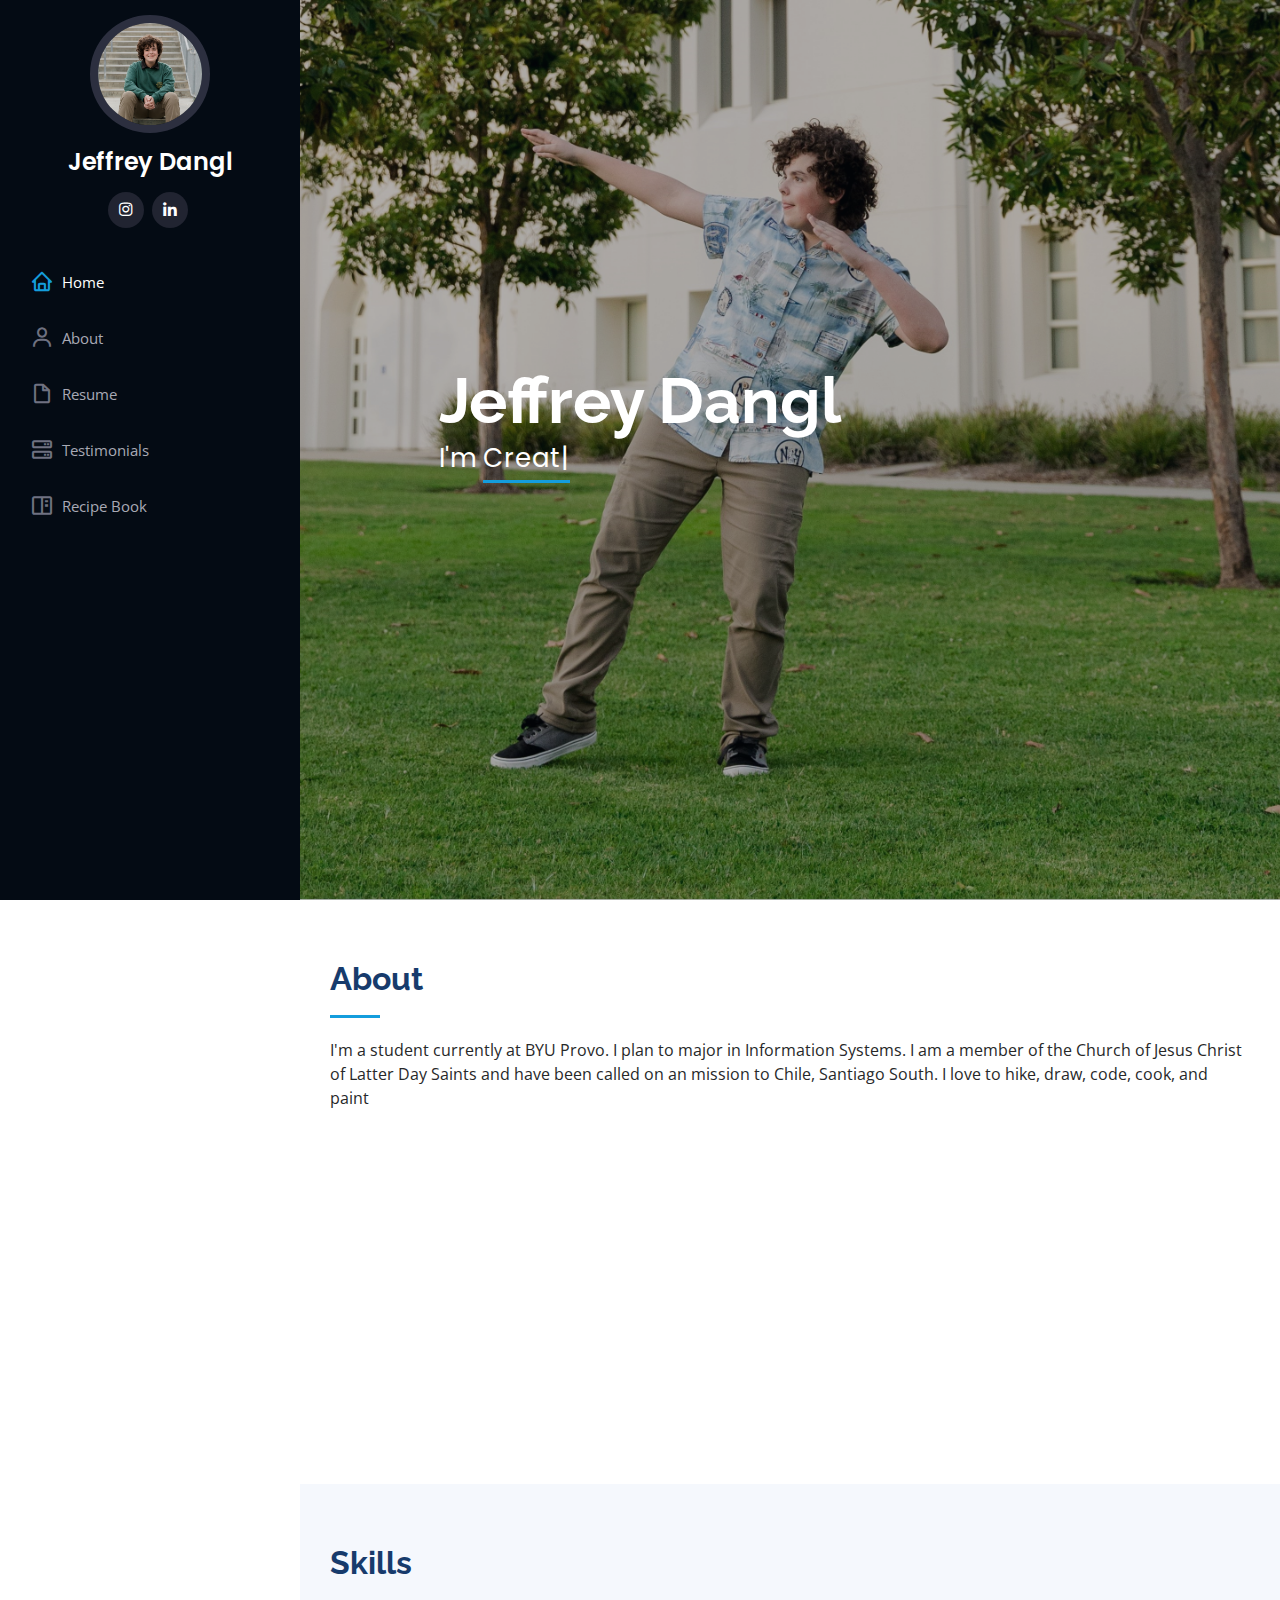
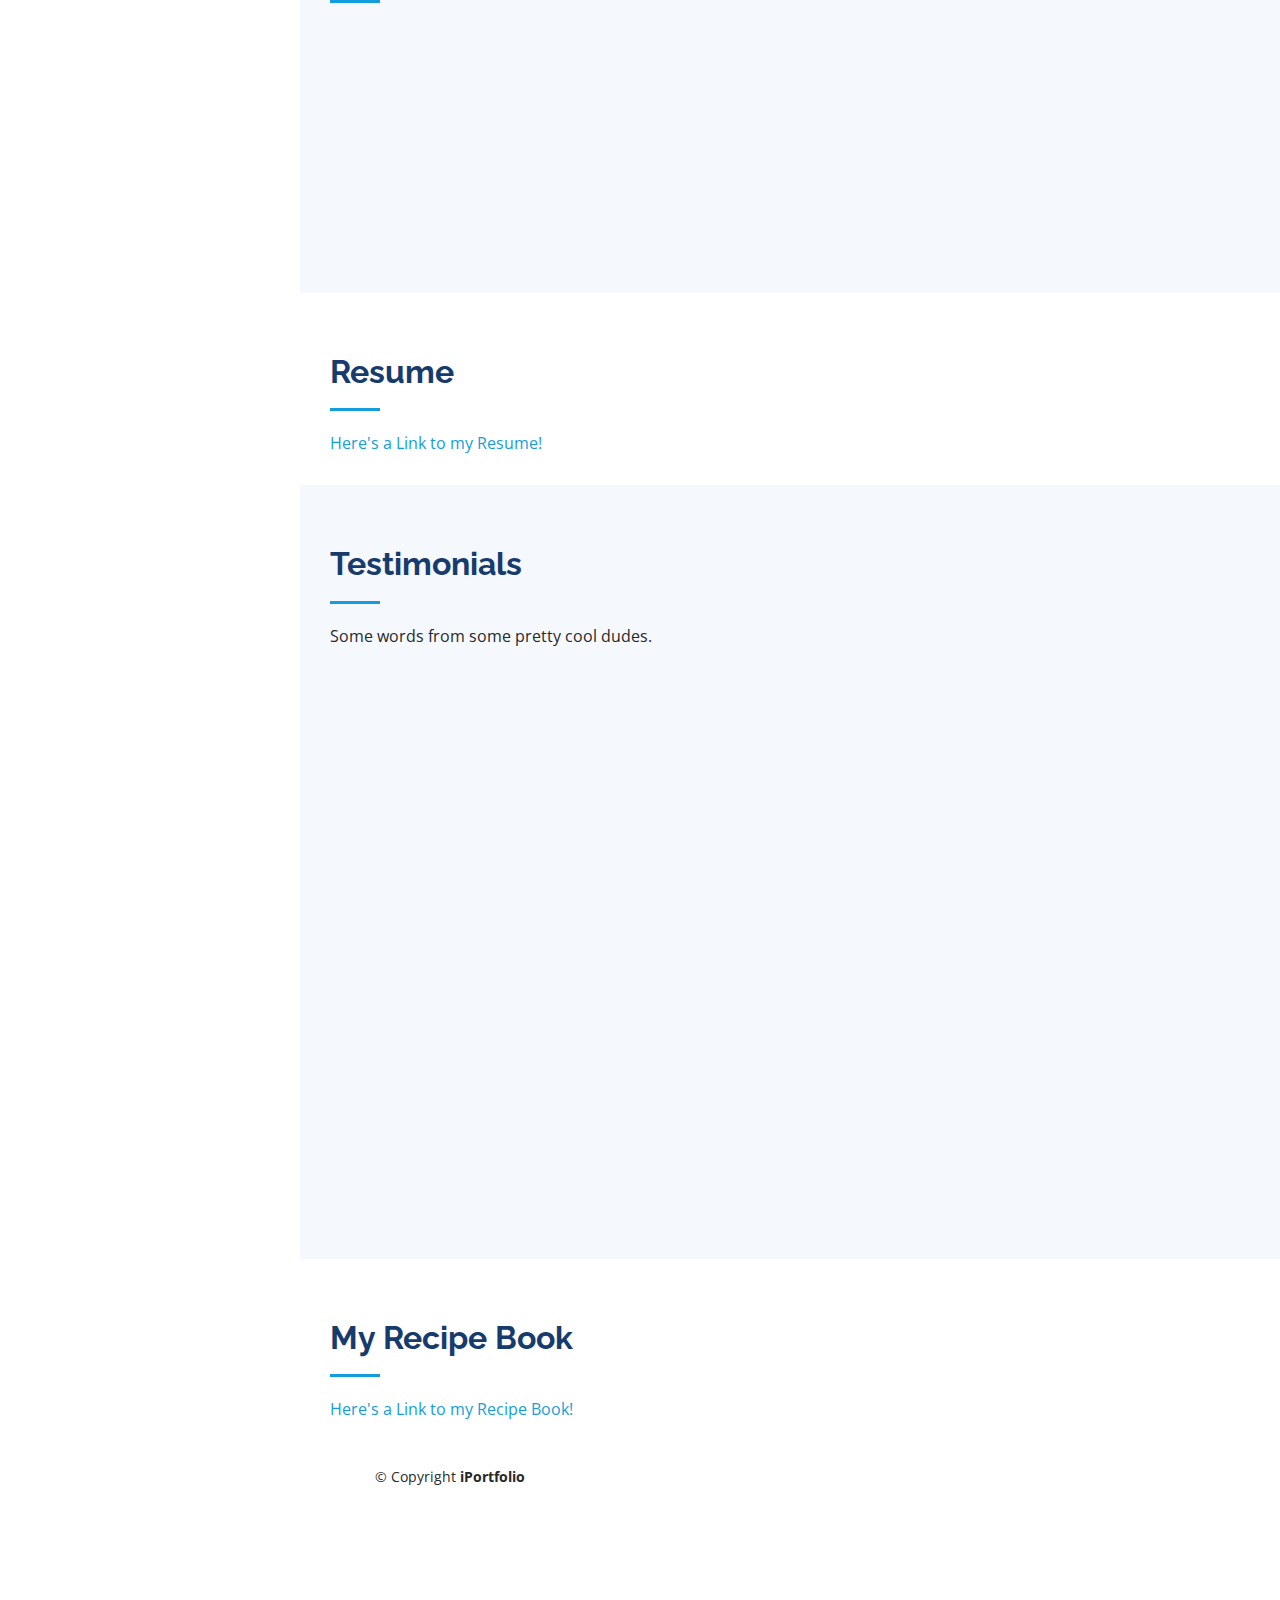
==== commit 8fa6d995: "Add files via upload" ====
--- a/index.html
+++ b/index.html
@@ -113,10 +113,6 @@
                 </ul>
               </div>
             </div>
-            <p>
-              Officiis eligendi itaque labore et dolorum mollitia officiis optio vero. Quisquam sunt adipisci omnis et ut. Nulla accusantium dolor incidunt officia tempore. Et eius omnis.
-              Cupiditate ut dicta maxime officiis quidem quia. Sed et consectetur qui quia repellendus itaque neque. Aliquid amet quidem ut quaerat cupiditate. Ab et eum qui repellendus omnis culpa magni laudantium dolores.
-            </p>
           </div>
         </div>
 
